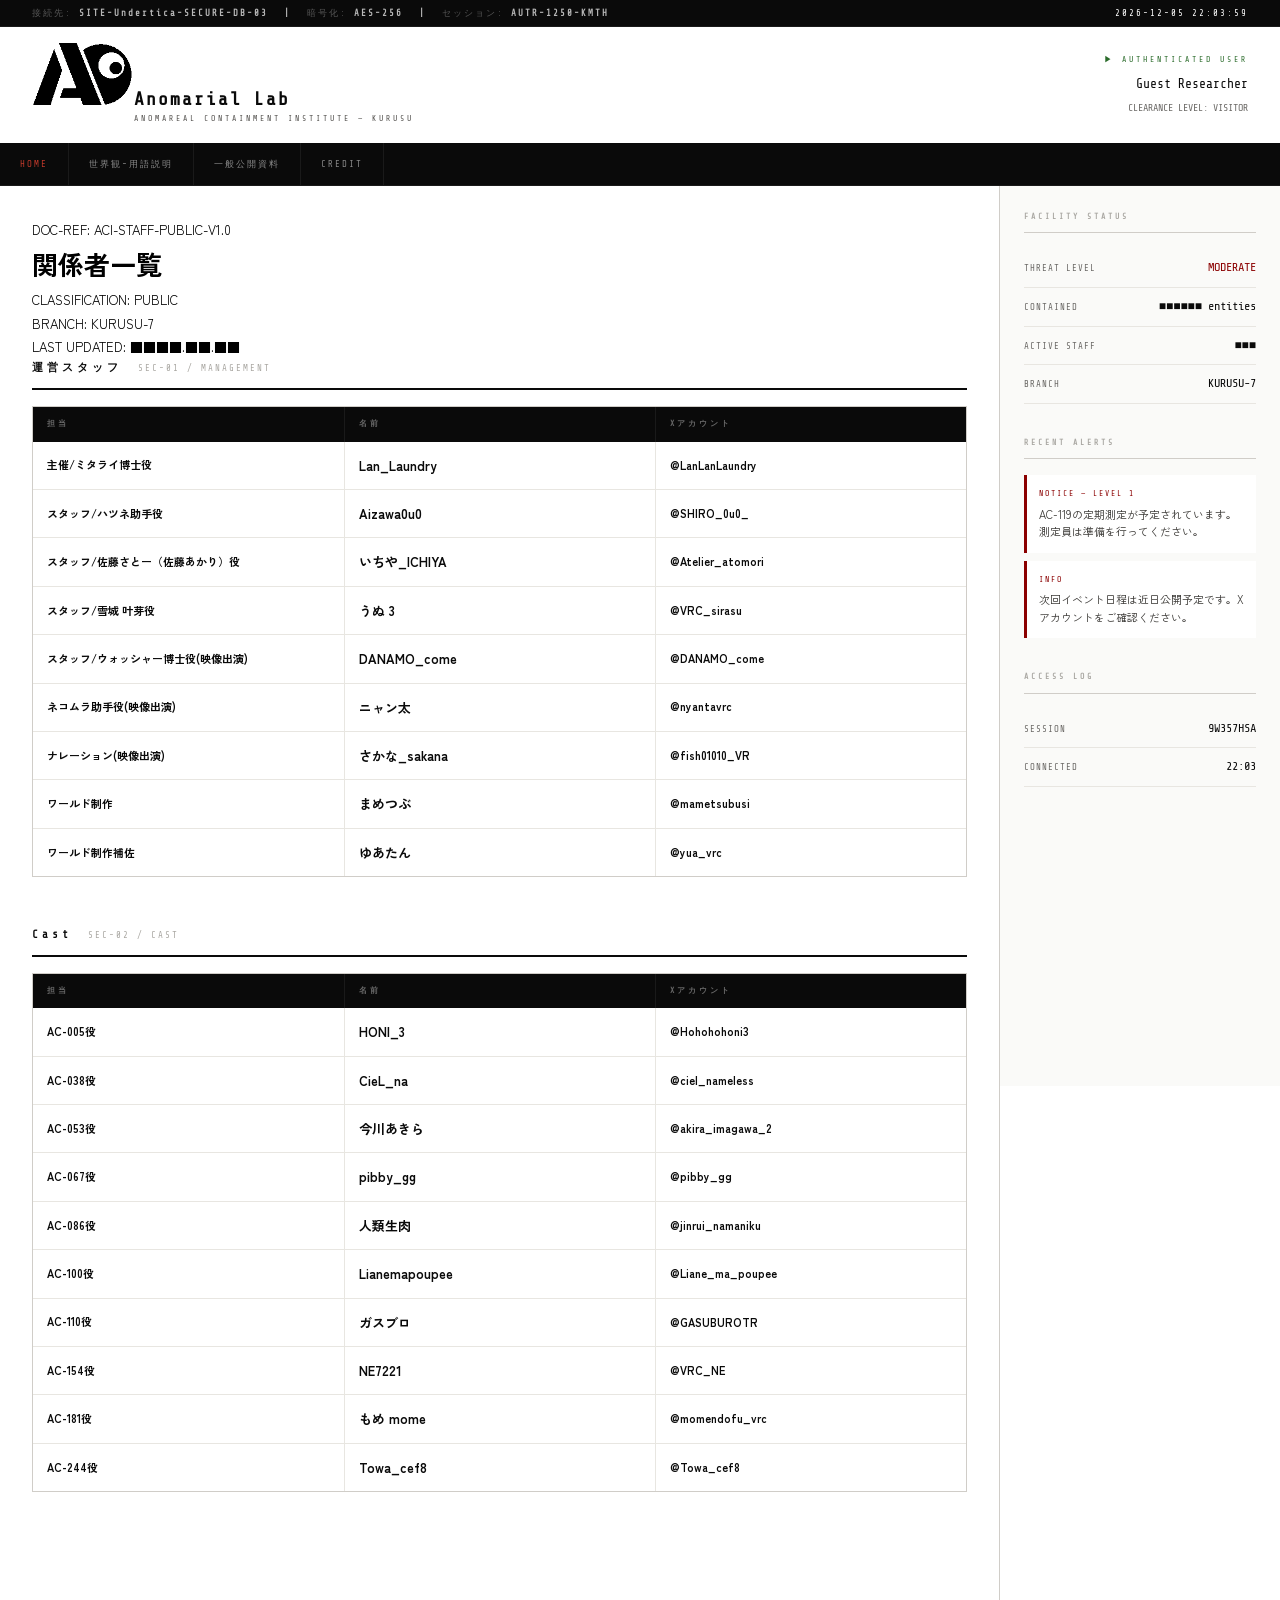
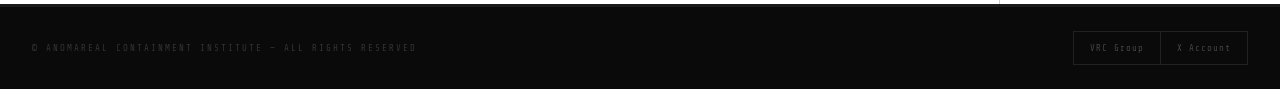
==== credit.html @ bd0bd7aa "更新" ====
<!DOCTYPE html>
<html lang="ja">
<head>
    <meta charset="UTF-8">
    <meta name="viewport" content="width=device-width, initial-scale=1.0">
    <title>Credit — 異現実収容研究所</title>
    <link rel="stylesheet" href="css/style.css">
    <link rel="preconnect" href="https://fonts.googleapis.com">
    <link rel="preconnect" href="https://fonts.gstatic.com" crossorigin>
    <link href="https://fonts.googleapis.com/css2?family=Share+Tech+Mono&family=Zen+Kaku+Gothic+New:wght@300;400;700&family=Courier+Prime:wght@400;700&display=swap" rel="stylesheet">
    <style>
        :root {
            --black: #0a0a0a; --white: #fff;
            --gray-100: #e8e6e1; --gray-200: #d0cdc8; --gray-300: #aaa8a3;
            --gray-500: #6b6966; --gray-700: #3a3835;
            --red: #8b0000; --red-light: #c0392b;
            --mono: 'Share Tech Mono', 'Courier Prime', monospace;
            --sans: 'Zen Kaku Gothic New', sans-serif;
        }

        /* SECTION HEADER */
        .section-header {
            display: flex; align-items: baseline; gap: 16px;
            margin-bottom: 16px; padding-bottom: 10px; border-bottom: 2px solid var(--black);
            flex-wrap: wrap;
        }
        .section-header h2 {
            font-family: var(--mono); font-size: 11px; letter-spacing: 4px; color: var(--black);
        }
        .section-header .section-id {
            font-family: var(--mono); font-size: 9px; color: var(--gray-300); letter-spacing: 2px;
        }
        .section-header .staff-count {
            margin-left: auto; font-family: var(--mono); font-size: 9px;
            letter-spacing: 2px; color: var(--gray-300);
        }

        /* STAFF SECTION */
        .staff-section { margin-bottom: 48px; }

        /* STAFF TABLE */
        .staff-table-wrap {
            width: 100%; overflow-x: auto; display: block;
            border: 1px solid var(--gray-200); -webkit-overflow-scrolling: touch;
        }
        .staff-table {
            width: 100%; min-width: 520px; border-collapse: collapse;
            font-size: 12px; background: #fff;
        }
        .staff-table thead tr { background: var(--black); }
        .staff-table th {
            font-family: var(--mono); font-size: 8px; letter-spacing: 3px;
            text-transform: uppercase; color: #666; text-align: left;
            padding: 10px 14px; white-space: nowrap; border-right: 1px solid #1a1a1a;
        }
        .staff-table th:last-child { border-right: none; }
        .staff-table tbody tr {
            border-bottom: 1px solid var(--gray-100); transition: background 0.1s;
        }
        .staff-table tbody tr:last-child { border-bottom: none; }
        .staff-table tbody tr:hover { background: var(--gray-100); }
        .staff-table td {
            font-weight: 700;
            padding: 12px 14px; vertical-align: middle;
            border-right: 1px solid var(--gray-100);
            width: 33.3%;
        }
        .staff-table td:last-child { border-right: none; }

        /* Cell types */
        .td-name {
            font-size: 13px; color: var(--black); white-space: nowrap;
        }
        .td-dept {
            font-size: 11px; color: var(--black);
        }
        .td-note {
            font-size: 11px; color: var(--black); line-height: 1.6;
        }
    </style>
</head>
<body>

<!-- TOP BAR -->
<div class="topbar">
    <span style="display: inline-block">接続先: <b>SITE-Undertica-SECURE-DB-03</b></span>
    <b>|</b>
    <span style="display: inline-block">暗号化: <b>AES-256</b></span>
    <b>|</b>
    <span style="display: inline-block">セッション: <b>AUTR-1250-KMTH</b></span>
    <span class="topbar-right" id="clock"></span>
</div>

<!-- HEADER -->
<header class="site-header">
    <a href="index.html" class="site-logo">
        <div class="logo-mark"><img src="img/logo.png" alt="Anomareal Lab"></div>
        <div class="logo-text">
            <span class="logo-main">Anomarial Lab</span>
            <span class="logo-sub">ANOMAREAL CONTAINMENT INSTITUTE — KURUSU</span>
        </div>
    </a>
    <div class="header-user">
        <span class="user-label">▶ AUTHENTICATED USER</span>
        <span class="user-name">Guest Researcher</span>
        <span class="user-level">CLEARANCE LEVEL: VISITOR</span>
    </div>
</header>

<!-- PC NAV -->
<nav class="headerNav pc">
    <ul class="site-nav">
        <li><a href="index.html" class="active">Home</a></li>
        <li><a href="glossary.html">世界観-用語説明</a></li>
        <li><a href="index.html#anomarealDB">一般公開資料</a></li>
        <li><a href="credit.html">Credit</a></li>
    </ul>
</nav>

<!-- SP NAV -->
<nav class="headerNav sp">
    <div class="sp-menu-overlay" id="spMenu">
        <ul class="site-nav">
            <li><a href="index.html">Home</a></li>
            <li><a href="glossary.html">世界観-用語説明</a></li>
            <li><a href="index.html#anomarealDB">一般公開資料</a></li>
            <li><a href="credit.html">Credit</a></li>
        </ul>
    </div>
</nav>
<button class="hamburger-btn" id="hamburger" aria-label="メニュー">
    <span class="bar"></span>
    <span class="bar"></span>
    <span class="bar"></span>
</button>

<div class="wrap">
    <main>

        <div class="page-title-block">
            <div class="left">
                <div class="doc-id">DOC-REF: ACI-STAFF-PUBLIC-V1.0</div>
                <h1>関係者一覧</h1>
            </div>
            <div class="right">
                CLASSIFICATION: PUBLIC<br>
                BRANCH: KURUSU-7<br>
                LAST UPDATED: ■■■■.■■.■■
            </div>
        </div>

        <!-- 運営スタッフ -->
        <section class="staff-section" id="sec-management">
            <div class="section-header">
                <h2>運営スタッフ</h2>
                <span class="section-id">SEC-01 / MANAGEMENT</span>
                <span class="staff-count" id="count-management"></span>
            </div>
            <div class="staff-table-wrap">
                <table class="staff-table" data-section="management">
                    <thead>
                        <tr>
                            <th>担当</th>
                            <th>名前</th>
                            <th>Xアカウント</th>
                        </tr>
                    </thead>
                    <tbody>
                        <tr>
                            <td class="td-dept">主催/ミタライ博士役</td>
                            <td class="td-name">Lan_Laundry</td>
                            <td class="td-note"><a href="https://x.com/LanLanLaundry" target="_blank" rel="noopener">@LanLanLaundry</a></td>
                        </tr>
                        <tr>
                            <td class="td-dept">スタッフ/ハツネ助手役</td>
                            <td class="td-name">Aizawa0u0</td>
                            <td class="td-note"><a href="https://x.com/SHIRO_0u0_" target="_blank" rel="noopener">@SHIRO_0u0_</a></td>
                        </tr>
                        <tr>
                            <td class="td-dept">スタッフ/佐藤さとー（佐藤あかり）役</td>
                            <td class="td-name">いちや_ICHIYA</td>
                            <td class="td-note"><a href="https://x.com/Atelier_atomori" target="_blank" rel="noopener">@Atelier_atomori</a></td>
                        </tr>
                        <tr>
                            <td class="td-dept">スタッフ/雪城 叶芽役</td>
                            <td class="td-name">うぬ 3</td>
                            <td class="td-note"><a href="https://x.com/VRC_sirasu" target="_blank" rel="noopener">@VRC_sirasu</a></td>
                        </tr>
                        <tr>
                            <td class="td-dept">スタッフ/ウォッシャー博士役(映像出演)</td>
                            <td class="td-name">DANAMO_come</td>
                            <td class="td-note"><a href="https://x.com/DANAMO_come" target="_blank" rel="noopener">@DANAMO_come</a></td>
                        </tr>
                        
                        <tr>
                            <td class="td-dept">ネコムラ助手役(映像出演)</td>
                            <td class="td-name">ニャン太</td>
                            <td class="td-note"><a href="https://x.com/nyantavrc" target="_blank" rel="noopener">@nyantavrc</a></td>
                        </tr>
                        <tr>
                            <td class="td-dept">ナレーション(映像出演)</td>
                            <td class="td-name">さかな_sakana</td>
                            <td class="td-note"><a href="https://x.com/fish01010_VR" target="_blank" rel="noopener">@fish01010_VR</a></td>
                        </tr>
                        <tr>
                            <td class="td-dept">ワールド制作</td>
                            <td class="td-name">まめつぶ</td>
                            <td class="td-note"><a href="https://x.com/mametsubusi" target="_blank" rel="noopener">@mametsubusi</a></td>
                        </tr>
                        <tr>
                            <td class="td-dept">ワールド制作補佐</td>
                            <td class="td-name">ゆあたん</td>
                            <td class="td-note"><a href="https://x.com/yua_vrc" target="_blank" rel="noopener">@yua_vrc</a></td>
                        </tr>
                    </tbody>
                </table>
            </div>
        </section>

        <!-- サポート -->
        <section class="staff-section" id="sec-cast">
            <div class="section-header">
                <h2>Cast</h2>
                <span class="section-id">SEC-02 / CAST</span>
                <span class="staff-count" id="count-cast"></span>
            </div>
            <div class="staff-table-wrap">
                <table class="staff-table" data-section="cast">
                    <thead>
                        <tr>
                            <th>担当</th>
                            <th>名前</th>
                            <th>Xアカウント</th>
                        </tr>
                    </thead>
                    <tbody>
                        <tr>
                            <td class="td-dept">AC-005役</td>
                            <td class="td-name">HONI_3</td>
                            <td class="td-note"><a href="https://x.com/Hohohohoni3" target="_blank" rel="noopener">@Hohohohoni3</a></td>
                        </tr>
                        <tr>
                            <td class="td-dept">AC-038役</td>
                            <td class="td-name">CieL_na</td>
                            <td class="td-note"><a href="https://x.com/ciel_nameless" target="_blank" rel="noopener">@ciel_nameless</a></td>
                        </tr>
                        <tr>
                            <td class="td-dept">AC-053役</td>
                            <td class="td-name">今川あきら</td>
                            <td class="td-note"><a href="https://x.com/akira_imagawa_2" target="_blank" rel="noopener">@akira_imagawa_2</a></td>
                        </tr>
                        <tr>
                            <td class="td-dept">AC-067役</td>
                            <td class="td-name">pibby_gg</td>
                            <td class="td-note"><a href="https://x.com/pibby_gg" target="_blank" rel="noopener">@pibby_gg</a></td>
                        </tr>
                        <tr>
                            <td class="td-dept">AC-086役</td>
                            <td class="td-name">人類生肉</td>
                            <td class="td-note"><a href="https://x.com/jinrui_namaniku" target="_blank" rel="noopener">@jinrui_namaniku</a></td>
                        </tr>
                        <tr>
                            <td class="td-dept">AC-100役</td>
                            <td class="td-name">Lianemapoupee</td>
                            <td class="td-note"><a href="https://x.com/Liane_ma_poupee" target="_blank" rel="noopener">@Liane_ma_poupee</a></td>
                        </tr>
                        <tr>
                            <td class="td-dept">AC-110役</td>
                            <td class="td-name">ガスブロ</td>
                            <td class="td-note"><a href="https://x.com/gasuburotr" target="_blank" rel="noopener">@GASUBUROTR</a></td>
                        </tr>
                        <tr>
                            <td class="td-dept">AC-154役</td>
                            <td class="td-name">NE7221</td>
                            <td class="td-note"><a href="https://x.com/VRC_NE" target="_blank" rel="noopener">@VRC_NE</a></td>
                        </tr>
                        <tr>
                            <td class="td-dept">AC-181役</td>
                            <td class="td-name">もめ mome</td>
                            <td class="td-note"><a href="https://x.com/momendofu_vrc" target="_blank" rel="noopener">@momendofu_vrc</a></td>
                        </tr>
                        <tr>
                            <td class="td-dept">AC-244役</td>
                            <td class="td-name">Towa_cef8</td>
                            <td class="td-note"><a href="https://x.com/Towa_cef8" target="_blank" rel="noopener">@Towa_cef8</a></td>
                        </tr>
                    </tbody>
                </table>
            </div>
        </section>

    </main>

    <!-- ASIDE -->
    <aside>
        <div class="aside-block">
            <h3>Facility Status</h3>
            <div class="aside-stat">
                <span class="label">THREAT LEVEL</span>
                <span class="value red">MODERATE</span>
            </div>
            <div class="aside-stat">
                <span class="label">CONTAINED</span>
                <span class="value">■■■■■■ entities</span>
            </div>
            <div class="aside-stat">
                <span class="label">ACTIVE STAFF</span>
                <span class="value">■■■</span>
            </div>
            <div class="aside-stat">
                <span class="label">BRANCH</span>
                <span class="value">KURUSU-7</span>
            </div>
        </div>
        <div class="aside-block">
            <h3>Recent Alerts</h3>
            <div class="aside-alert">
                <div class="alert-level">NOTICE — LEVEL 1</div>
                <p>AC-119の定期測定が予定されています。測定員は準備を行ってください。</p>
            </div>
            <div class="aside-alert">
                <div class="alert-level">INFO</div>
                <p>次回イベント日程は近日公開予定です。Xアカウントをご確認ください。</p>
            </div>
        </div>
        <div class="aside-block">
            <h3>Access Log</h3>
            <div class="aside-stat">
                <span class="label">SESSION</span>
                <span class="value" id="sessionId">—</span>
            </div>
            <div class="aside-stat">
                <span class="label">CONNECTED</span>
                <span class="value" id="connTime">—</span>
            </div>
        </div>
    </aside>
</div>

<!-- FOOTER -->
<footer class="site-footer">
    <span class="footer-copy">© ANOMAREAL CONTAINMENT INSTITUTE — ALL RIGHTS RESERVED</span>
    <ul>
        <li><a href="https://vrchat.com/home/group/grp_bea6d950-9024-4336-a939-9d74d0cdbd9a" target="_blank" rel="noopener">VRC Group</a></li>
        <li><a href="https://x.com/anomareal_lab" target="_blank" rel="noopener">X Account</a></li>
    </ul>
</footer>

<script>
    // Clock
    function updateClock() {
        const now = new Date();
        const p = n => String(n).padStart(2,'0');
        document.getElementById('clock').textContent =
            `${now.getFullYear()}-${p(now.getMonth()+1)}-${p(now.getDate())} ${p(now.getHours())}:${p(now.getMinutes())}:${p(now.getSeconds())}`;
    }
    setInterval(updateClock, 1000); updateClock();

    // Hamburger
    const btn = document.getElementById('hamburger');
    const menu = document.getElementById('spMenu');
    btn.addEventListener('click', () => {
        const open = btn.classList.toggle('is-open');
        menu.classList.toggle('is-open', open);
        document.body.classList.toggle('nav-open', open);
    });

    // Session info
    const sid = Math.random().toString(36).slice(2, 10).toUpperCase();
    document.getElementById('sessionId').textContent = sid;
    const now = new Date();
    document.getElementById('connTime').textContent =
        `${String(now.getHours()).padStart(2,'0')}:${String(now.getMinutes()).padStart(2,'0')}`;
 

    // Aside scroll highlight
    const sections = document.querySelectorAll('.glossary-section');
    const navLinks = document.querySelectorAll('.aside-index a');
    const observer = new IntersectionObserver(entries => {
        entries.forEach(entry => {
            if (entry.isIntersecting) {
                navLinks.forEach(link => {
                    link.classList.toggle('active-section', link.getAttribute('href') === '#' + entry.target.id);
                });
            }
        });
    }, { threshold: 0.3 });
    sections.forEach(s => observer.observe(s));
</script>
</body>
</html>
---- css/style.css ----
*, *::before, *::after { 
    box-sizing: border-box; margin: 0; padding: 0; 
}

html {
    background: #0a0a0a;
    scroll-behavior: smooth;
}

body {
    background: #fff;
    font-family: 'Zen Kaku Gothic New', sans-serif;
    font-size: 13px;
    line-height: 1.8;
    color: #000;
    min-height: 100vh;
    max-width: 1920px;
    margin: 0 auto;
    position: relative;
}

a { 
    text-decoration: none; color: inherit;
}

/* ===== TOP BAR ===== */
.topbar {
    background: #0a0a0a;
    color: #555;
    font-family: 'Share Tech Mono', 'Courier Prime', monospace;
    font-size: 9px;
    padding: 5px 32px;
    display: flex;
    align-items: center;
    gap: 16px;
    letter-spacing: 2px;
    border-bottom: 1px solid #1a1a1a;
}
.topbar b { 
    color: #b7b7b7;
 }
.topbar .topbar-right {
    margin-left: auto;
    color: #fff;
}

/* ===== HEADER ===== */
.site-header {
    background: #fff;
    padding: 16px 32px;
    display: flex;
    align-items: center;
    justify-content: space-between;
    gap: 20px;
}
.site-logo {
    display: flex;
    align-items: baseline;
    gap: 12px;
    text-decoration: none;
}
.site-logo .logo-mark {
    width: 90px;
    height: 60px;
}
.site-logo .logo-mark img {
    width: 100px;
    height: fit-content;
}
.site-logo .logo-text {
    display: flex;
    flex-direction: column;
}
.site-logo .logo-text .logo-main {
    font-family: 'Share Tech Mono', 'Courier Prime', monospace;
    font-size: 18px;
    font-weight: bold;
    color: #0a0a0a;
    letter-spacing: 2px;
    line-height: 1;
}
.site-logo .logo-text .logo-sub {
    font-family: 'Share Tech Mono', 'Courier Prime', monospace;
    font-size: 8px;
    color: #53514e;
    letter-spacing: 3px;
    margin-top: 4px;
}

.header-user {
    display: flex;
    flex-direction: column;
    align-items: flex-end;
    gap: 4px;
}
.user-label {
    font-family: 'Share Tech Mono', 'Courier Prime', monospace;
    font-size: 8px;
    letter-spacing: 3px;
    color: #2a6b2a;
    text-transform: uppercase;
}
.user-name {
    font-family: 'Share Tech Mono', 'Courier Prime', monospace;
    font-size: 13px;
    color: #0a0a0a;
}
.user-level {
    font-family: 'Share Tech Mono', 'Courier Prime', monospace;
    font-size: 10px;
    color: #6b6966;
}

/* ===== NAV ===== */
.headerNav.pc {
    background: #0a0a0a;
    border-bottom: 1px solid #1a1a1a;
    position: sticky;
    top: 0;
    z-index: 100;
}
.headerNav.pc .site-nav {
    display: flex;
    list-style: none;
}
.headerNav.pc .site-nav a {
    display: block;
    padding: 13px 20px;
    font-family: 'Share Tech Mono', 'Courier Prime', monospace;
    font-size: 9px;
    letter-spacing: 2px;
    text-transform: uppercase;
    color: #888;
    text-decoration: none;
    transition: color 0.2s, background 0.2s;
    white-space: nowrap;
    border-right: 1px solid #1a1a1a;
}
.headerNav.pc .site-nav a:hover {
    color: #fff;
    background: #1a1a1a;
}
.headerNav.pc .site-nav a.active { 
    color: #c0392b;
}

/* ===== LAYOUT ===== */
.wrap {
    display: flex;
    gap: 0;
    align-items: flex-start;
}
main {
    flex: 1;
    min-width: 0;
    padding: 32px 32px 64px;
    border-right: 1px solid #d0cdc8;
}

/* ===== ASIDE ===== */
aside {
    width: 280px;
    flex-shrink: 0;
    padding: 24px;
    background: #fafaf8;
    min-height: 100vh;
}
.aside-block {
    margin-bottom: 32px;
}
.aside-block h3 {
    font-family: 'Share Tech Mono', 'Courier Prime', monospace;
    font-size: 8px;
    letter-spacing: 3px;
    text-transform: uppercase;
    color: var(--gray-300);
    padding-bottom: 8px;
    border-bottom: 1px solid #d0cdc8;
    margin-bottom: 16px;
}
.aside-stat {
    display: flex;
    justify-content: space-between;
    align-items: baseline;
    padding: 8px 0;
    border-bottom: 1px solid #e8e6e1;
}
.aside-stat .label {
    font-family: 'Share Tech Mono', 'Courier Prime', monospace;
    font-size: 9px;
    letter-spacing: 1px;
    color: #6b6966;
}
.aside-stat .value {
    font-family: 'Share Tech Mono', 'Courier Prime', monospace;
    font-size: 12px;
    color: #0a0a0a;
}
.aside-stat .value.red { 
    color: #8b0000;
}
.aside-alert {
    background: #fff;
    border-left: 3px solid #8b0000;
    padding: 12px;
    margin-bottom: 8px;
}
.aside-alert .alert-level {
    font-family: 'Share Tech Mono', 'Courier Prime', monospace;
    font-size: 8px;
    letter-spacing: 2px;
    color: #8b0000;
    margin-bottom: 4px;
}
.aside-alert p {
    font-size: 11px;
    color: #3a3835;
    line-height: 1.6;
}

/* ===== FOOTER ===== */
.site-footer {
    background: #0a0a0a;
    color: #444;
    padding: 24px 32px;
    display: flex;
    align-items: center;
    justify-content: space-between;
    flex-wrap: wrap;
    gap: 16px;
    border-top: 3px solid #1a1a1a;
}
.site-footer .footer-copy {
    font-family: 'Share Tech Mono', 'Courier Prime', monospace;
    font-size: 9px;
    letter-spacing: 2px;
    color: #333;
}
.site-footer ul {
    display: flex;
    list-style: none;
    gap: 0;
}
.site-footer ul li a {
    font-family: 'Share Tech Mono', 'Courier Prime', monospace;
    font-size: 9px;
    letter-spacing: 1px;
    color: #444;
    padding: 8px 16px;
    border: 1px solid #222;
    margin-left: -1px;
    display: block;
    transition: all 0.15s;
}
.site-footer ul li a:hover {
    background: #1a1a1a;
    color: #888;
}

/* ===== MOBILE NAV ===== */
.headerNav.sp { 
    display: none; 
}
.hamburger-btn {
    position: fixed;
    top: 14px; right: 16px;
    z-index: 1000;
    display: none;
    flex-direction: column;
    justify-content: center;
    align-items: center;
    gap: 5px;
    width: 44px; height: 44px;
    background: #0a0a0a;
    border: 1px solid #333;
    cursor: pointer;
    padding: 0;
}
.hamburger-btn .bar {
    display: block;
    width: 22px; height: 1.5px;
    background: #fff;
    transition: transform 0.3s, opacity 0.3s;
    transform-origin: center;
}
.hamburger-btn.is-open .bar:nth-child(1) { 
    transform: translateY(6.5px) rotate(45deg);
}
.hamburger-btn.is-open .bar:nth-child(2) { 
    opacity: 0; transform: scaleX(0); 
}
.hamburger-btn.is-open .bar:nth-child(3) {
     transform: translateY(-6.5px) rotate(-45deg); 
}

.sp-menu-overlay {
    position: fixed;
    inset: 0;
    z-index: 999;
    background: #0a0a0a;
    display: flex;
    flex-direction: column;
    justify-content: center;
    align-items: center;
    opacity: 0;
    pointer-events: none;
    transition: opacity 0.3s;
}
.sp-menu-overlay.is-open { 
    opacity: 1; pointer-events: auto; 
}
.headerNav.sp .site-nav { 
    list-style: none; text-align: center; width: 100%; 
}
.headerNav.sp .site-nav a {
    display: block;
    padding: 18px 32px;
    font-family: 'Share Tech Mono', 'Courier Prime', monospace;
    font-size: 11px;
    letter-spacing: 3px;
    text-transform: uppercase;
    color: #666;
    border-bottom: 1px solid #1a1a1a;
    transition: color 0.2s;
}
.headerNav.sp .site-nav li:first-child a { 
    border-top: 1px solid #1a1a1a; 
}
.headerNav.sp .site-nav a:hover { 
    color: #fff; 
}
.sp-menu-overlay .site-nav li {
    transform: translateY(12px);
    opacity: 0;
    transition: transform 0.4s, opacity 0.4s;
}
.sp-menu-overlay.is-open .site-nav li { transform: translateY(0); opacity: 1; }
.sp-menu-overlay.is-open .site-nav li:nth-child(1) { transition-delay: 0.05s; }
.sp-menu-overlay.is-open .site-nav li:nth-child(2) { transition-delay: 0.10s; }
.sp-menu-overlay.is-open .site-nav li:nth-child(3) { transition-delay: 0.15s; }
.sp-menu-overlay.is-open .site-nav li:nth-child(4) { transition-delay: 0.20s; }
.sp-menu-overlay.is-open .site-nav li:nth-child(5) { transition-delay: 0.25s; }

body.nav-open { 
    overflow: hidden; 
}

/* ===== RESPONSIVE ===== */
@media (max-width: 1200px) {
    aside { 
        width: 240px; 
    }
}
@media (max-width: 1024px) {
    aside { 
        display: none; 
    }
    main { 
        border-right: none; 
    }
}
@media (max-width: 768px) {
    .topbar {
         padding: 5px 16px; 
        }
    .site-header { 
        padding: 12px 16px; 
    }
    .site-logo .logo-text .logo-main { 
        font-size: 14px; 
    }
    .site-logo .logo-text .logo-sub {
         display: none; 
        }
    .header-user { 
        display: none; 
    }
    .topbar .topbar-right {
        display: none;
    }
    .headerNav.pc { 
        display: none; 
    }
    .headerNav.sp { 
        display: block; 
    }
    .hamburger-btn { 
        display: flex;
     }
    main { 
        padding: 20px 16px 48px; 
    }
    .site-footer {
        flex-direction: column;
        align-items: flex-start;
        padding: 20px 16px;
    }
}
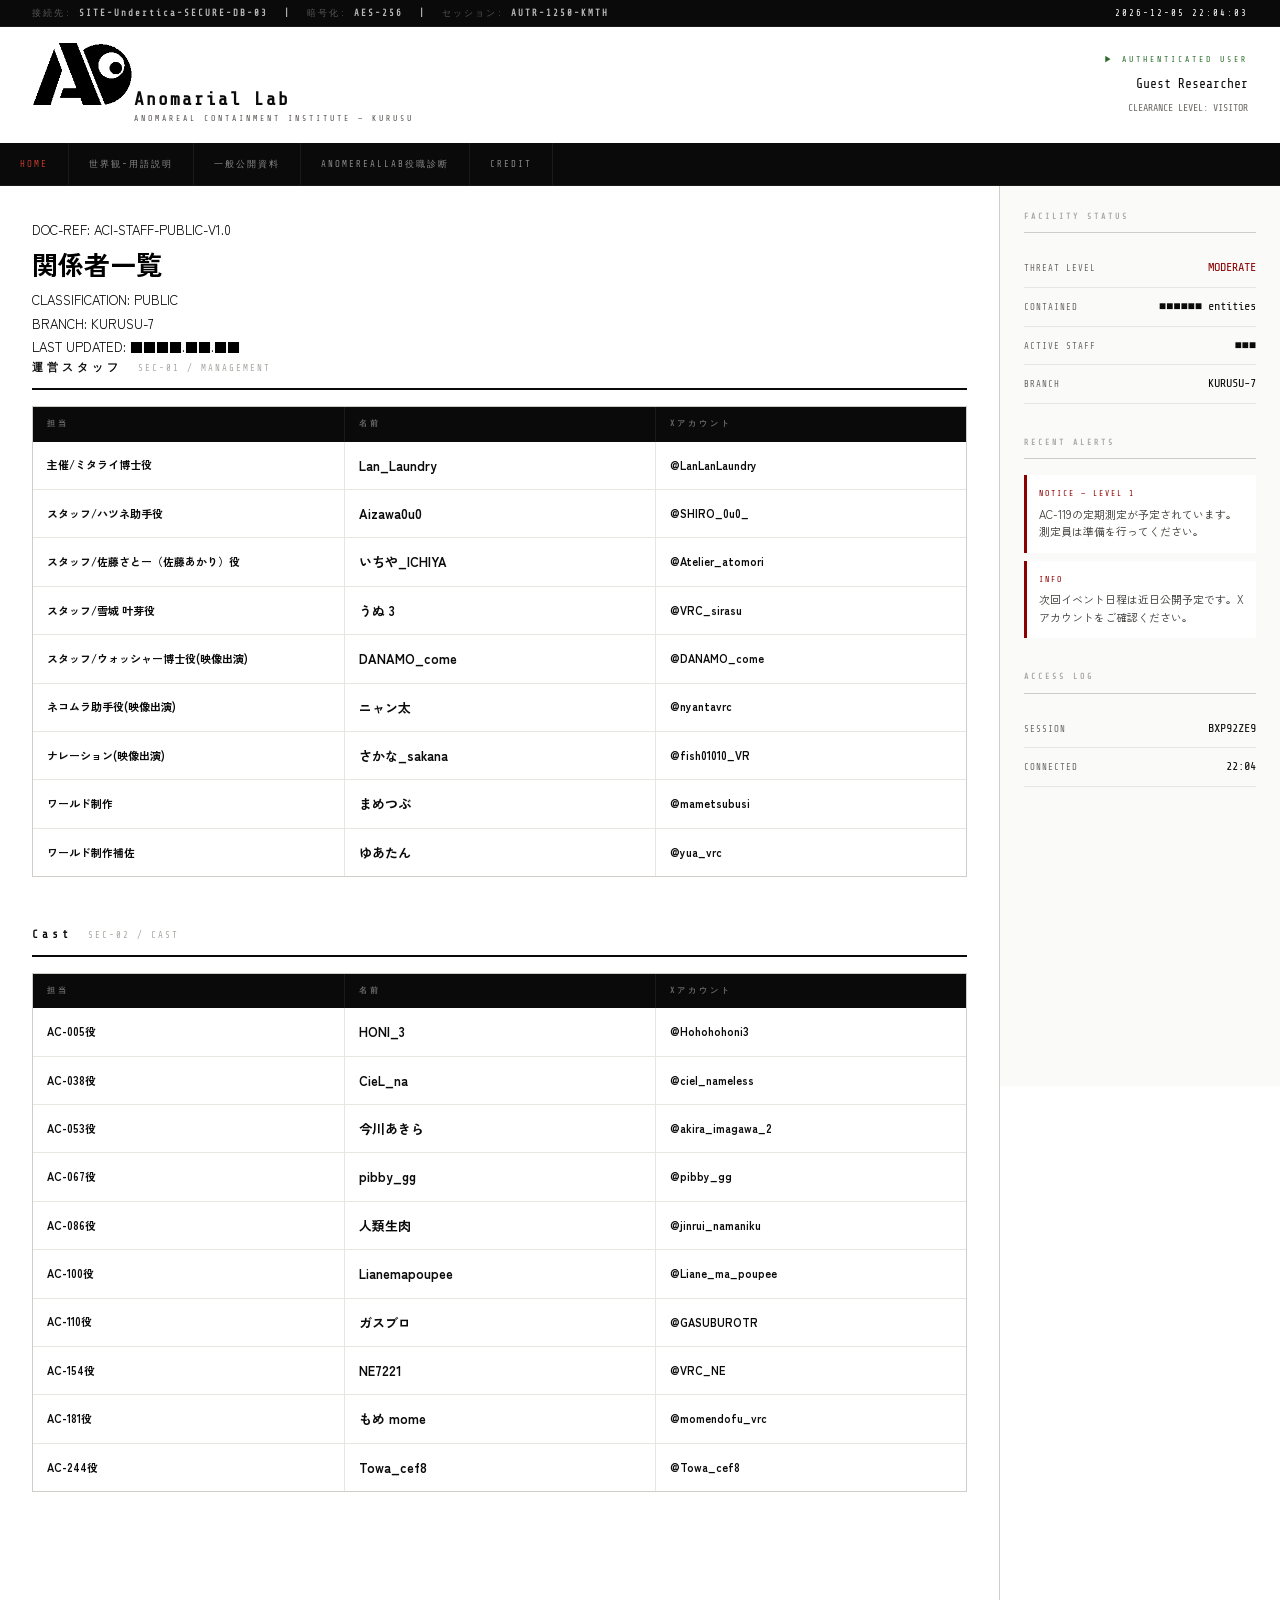
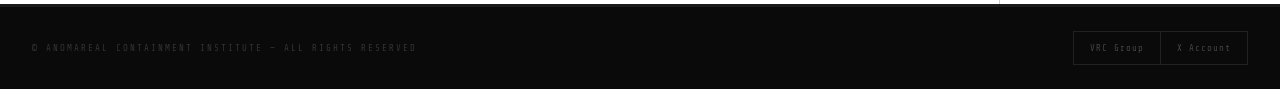
==== commit e7f437f9: "Add files via upload" ====
--- a/credit.html
+++ b/credit.html
@@ -113,6 +113,7 @@
         <li><a href="index.html" class="active">Home</a></li>
         <li><a href="glossary.html">世界観-用語説明</a></li>
         <li><a href="index.html#anomarealDB">一般公開資料</a></li>
+        <li><a href="rolefit.html">AnomerealLab役職診断</a></li>
         <li><a href="credit.html">Credit</a></li>
     </ul>
 </nav>
@@ -124,6 +125,7 @@
             <li><a href="index.html">Home</a></li>
             <li><a href="glossary.html">世界観-用語説明</a></li>
             <li><a href="index.html#anomarealDB">一般公開資料</a></li>
+            <li><a href="rolefit.html">AnomerealLab役職診断</a></li>
             <li><a href="credit.html">Credit</a></li>
         </ul>
     </div>
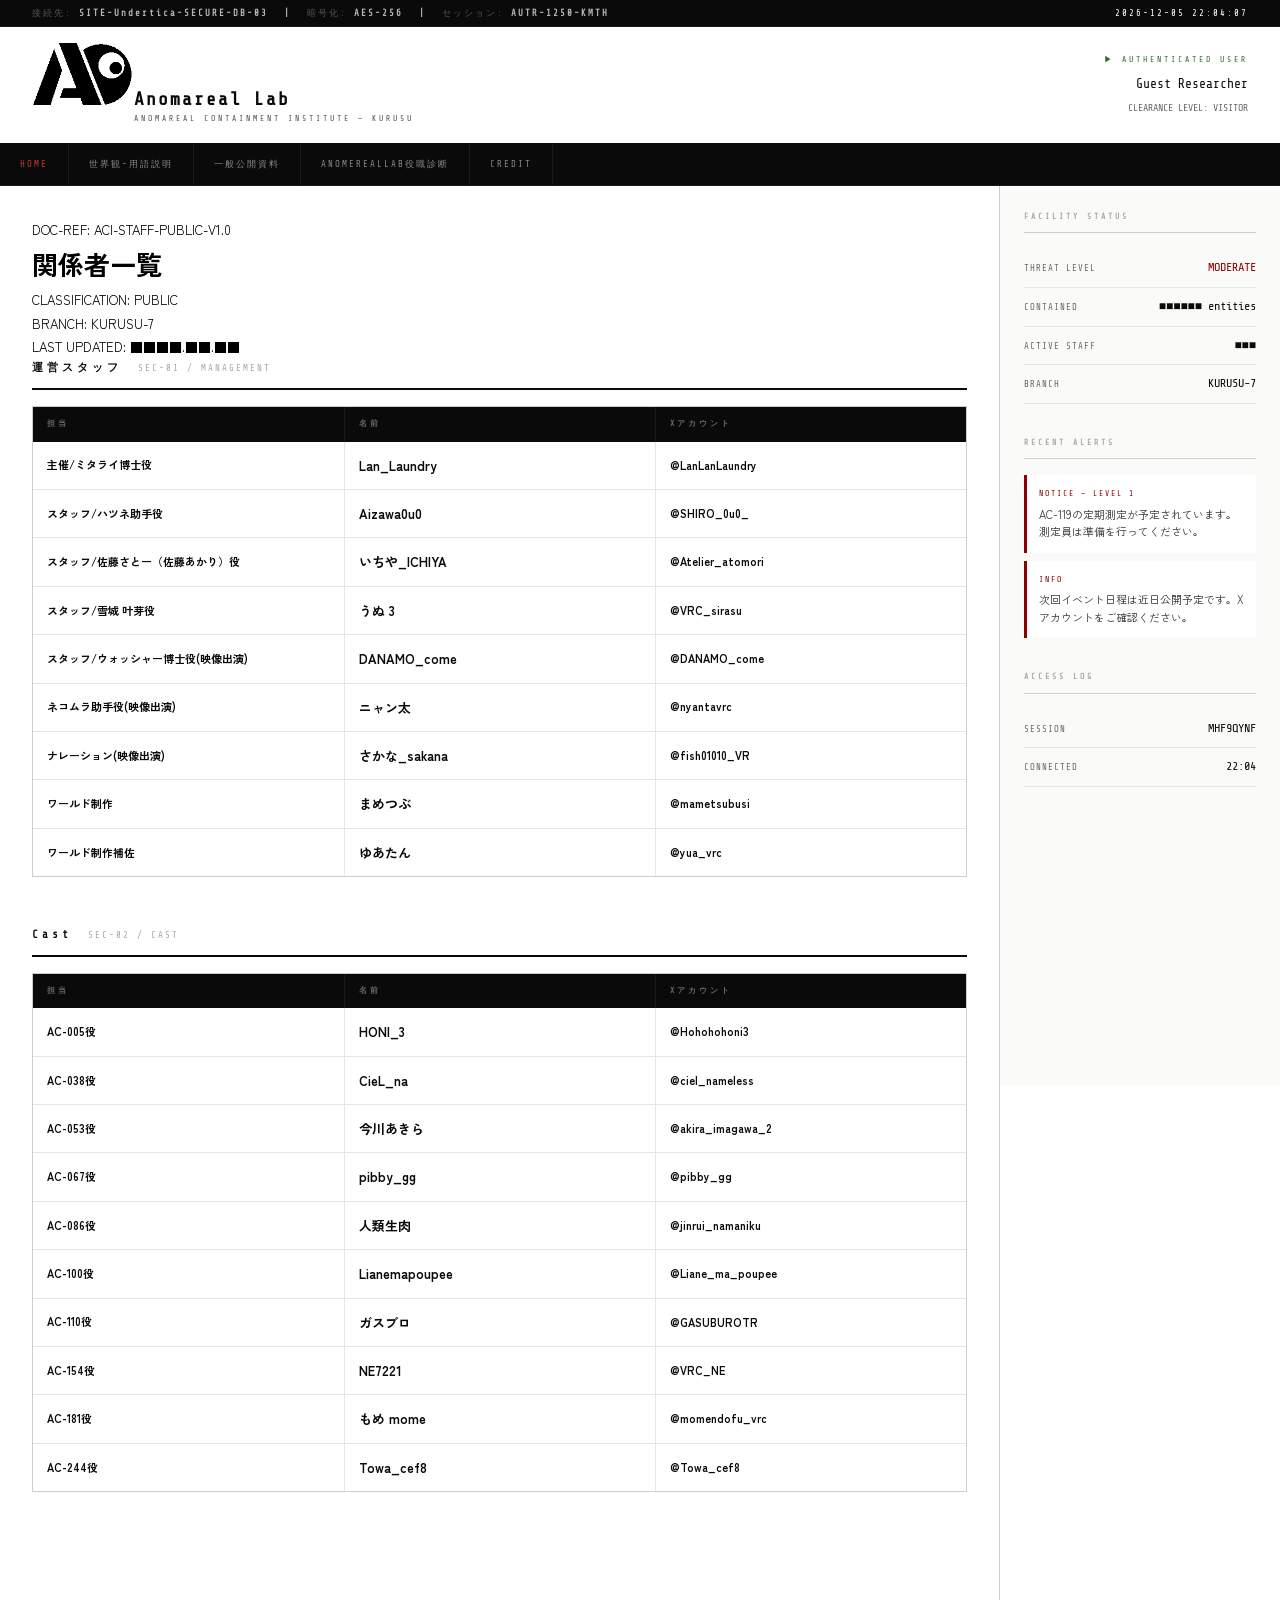
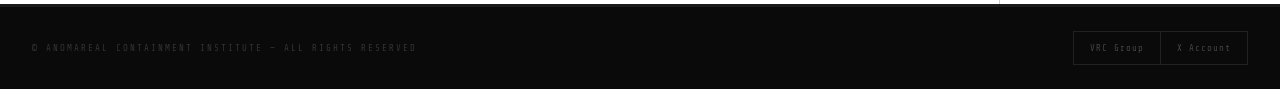
==== commit ede53344: "Add files via upload" ====
--- a/credit.html
+++ b/credit.html
@@ -8,6 +8,8 @@
     <link rel="preconnect" href="https://fonts.googleapis.com">
     <link rel="preconnect" href="https://fonts.gstatic.com" crossorigin>
     <link href="https://fonts.googleapis.com/css2?family=Share+Tech+Mono&family=Zen+Kaku+Gothic+New:wght@300;400;700&family=Courier+Prime:wght@400;700&display=swap" rel="stylesheet">
+    <link rel="icon" type="image/x-icon" href="img/icon.png" />
+    <link rel="apple-touch-icon" type="image/png" href="img/icon.png" />
     <style>
         :root {
             --black: #0a0a0a; --white: #fff;
@@ -96,7 +98,7 @@
     <a href="index.html" class="site-logo">
         <div class="logo-mark"><img src="img/logo.png" alt="Anomareal Lab"></div>
         <div class="logo-text">
-            <span class="logo-main">Anomarial Lab</span>
+            <span class="logo-main">Anomareal Lab</span>
             <span class="logo-sub">ANOMAREAL CONTAINMENT INSTITUTE — KURUSU</span>
         </div>
     </a>
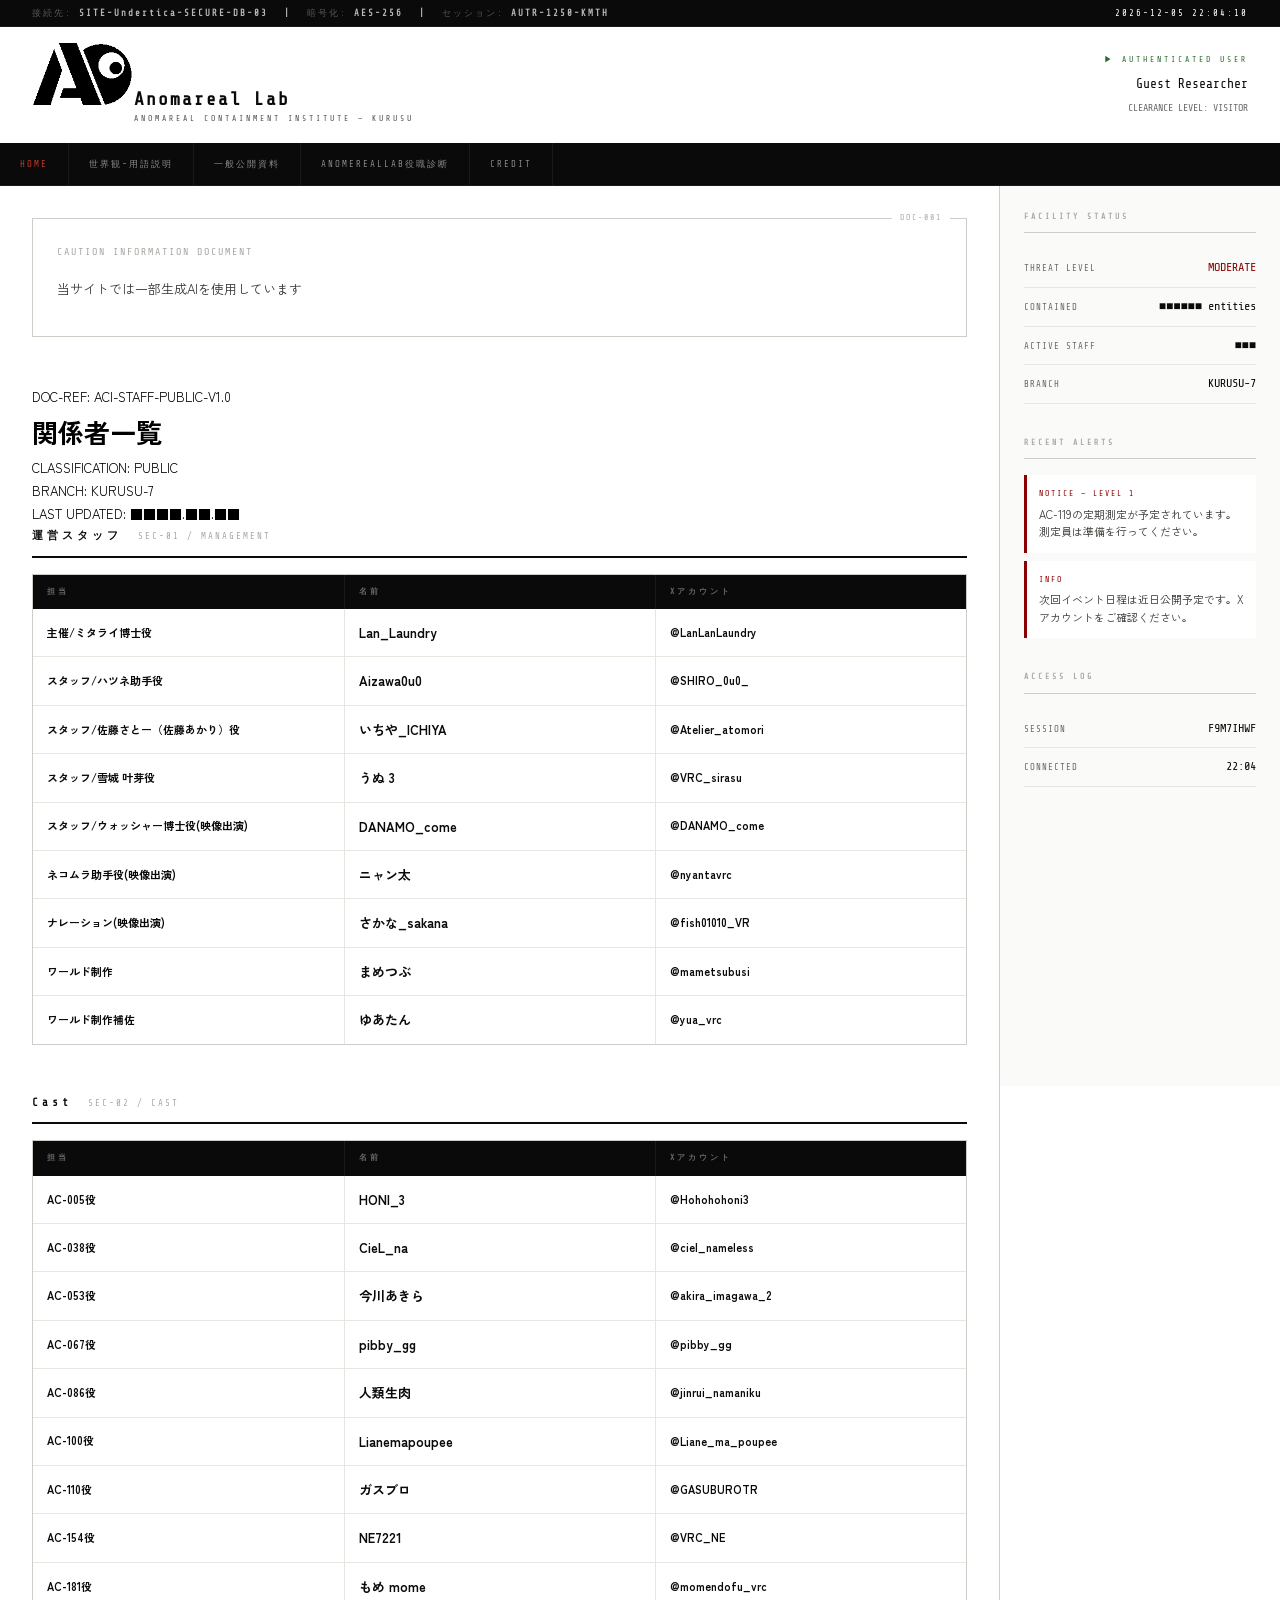
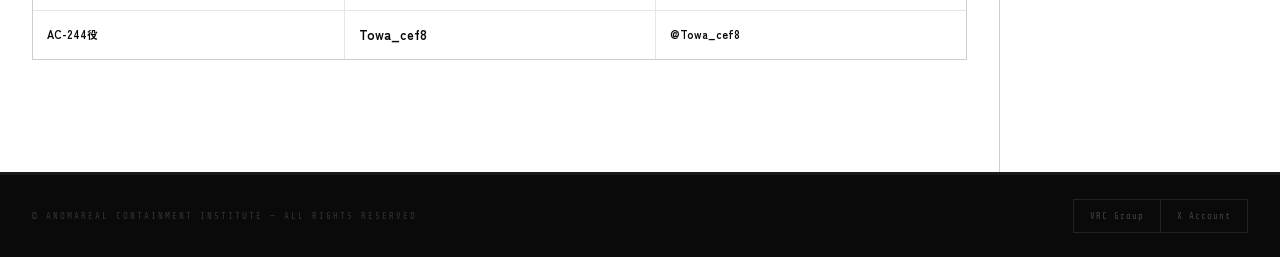
==== commit 946cb35f: "Add files via upload" ====
--- a/credit.html
+++ b/credit.html
@@ -37,6 +37,45 @@
             letter-spacing: 2px; color: var(--gray-300);
         }
 
+        /* ===== EXPLANATION ===== */
+        .explanationWrap {
+            display: flex;
+            gap: 48px;
+            align-items: flex-start;
+            margin-bottom: 48px;
+            padding: 24px;
+            background: #fff;
+            border: 1px solid #d0cdc8;
+            position: relative;
+        }
+        .explanationWrap::before {
+            content: 'DOC-001';
+            position: absolute;
+            top: -1px; right: 16px;
+            font-family: 'Share Tech Mono', 'Courier Prime', monospace;
+            font-size: 8px;
+            letter-spacing: 2px;
+            color: #aaa8a3;
+            background: #fff;
+            padding: 0 8px;
+            transform: translateY(-50%);
+        }
+        .explanationWrap .text-col { 
+            flex: 1; min-width: 0; 
+        }
+        .explanationWrap p {
+            color: #3a3835;
+            margin-bottom: 12px;
+            font-size: 13px;
+        }
+        .explanationWrap p:first-child {
+            font-family: 'Share Tech Mono', 'Courier Prime', monospace;
+            font-size: 10px;
+            letter-spacing: 2px;
+            color: #aaa8a3;
+            margin-bottom: 16px;
+        }
+
         /* STAFF SECTION */
         .staff-section { margin-bottom: 48px; }
 
@@ -78,6 +117,13 @@
         }
         .td-note {
             font-size: 11px; color: var(--black); line-height: 1.6;
+        }
+        @media (max-width: 768px) {
+            .explanationWrap {
+                flex-direction: column;
+                gap: 24px;
+                padding: 20px 16px;
+            }
         }
     </style>
 </head>
@@ -140,6 +186,14 @@
 
 <div class="wrap">
     <main>
+        <section style="margin-bottom: 48px;">
+            <div class="explanationWrap">
+                <div class="text-col">
+                    <p>CAUTION INFORMATION DOCUMENT</p>
+                    <p>当サイトでは一部生成AIを使用しています</p>
+                </div>
+            </div>
+        </section>
 
         <div class="page-title-block">
             <div class="left">
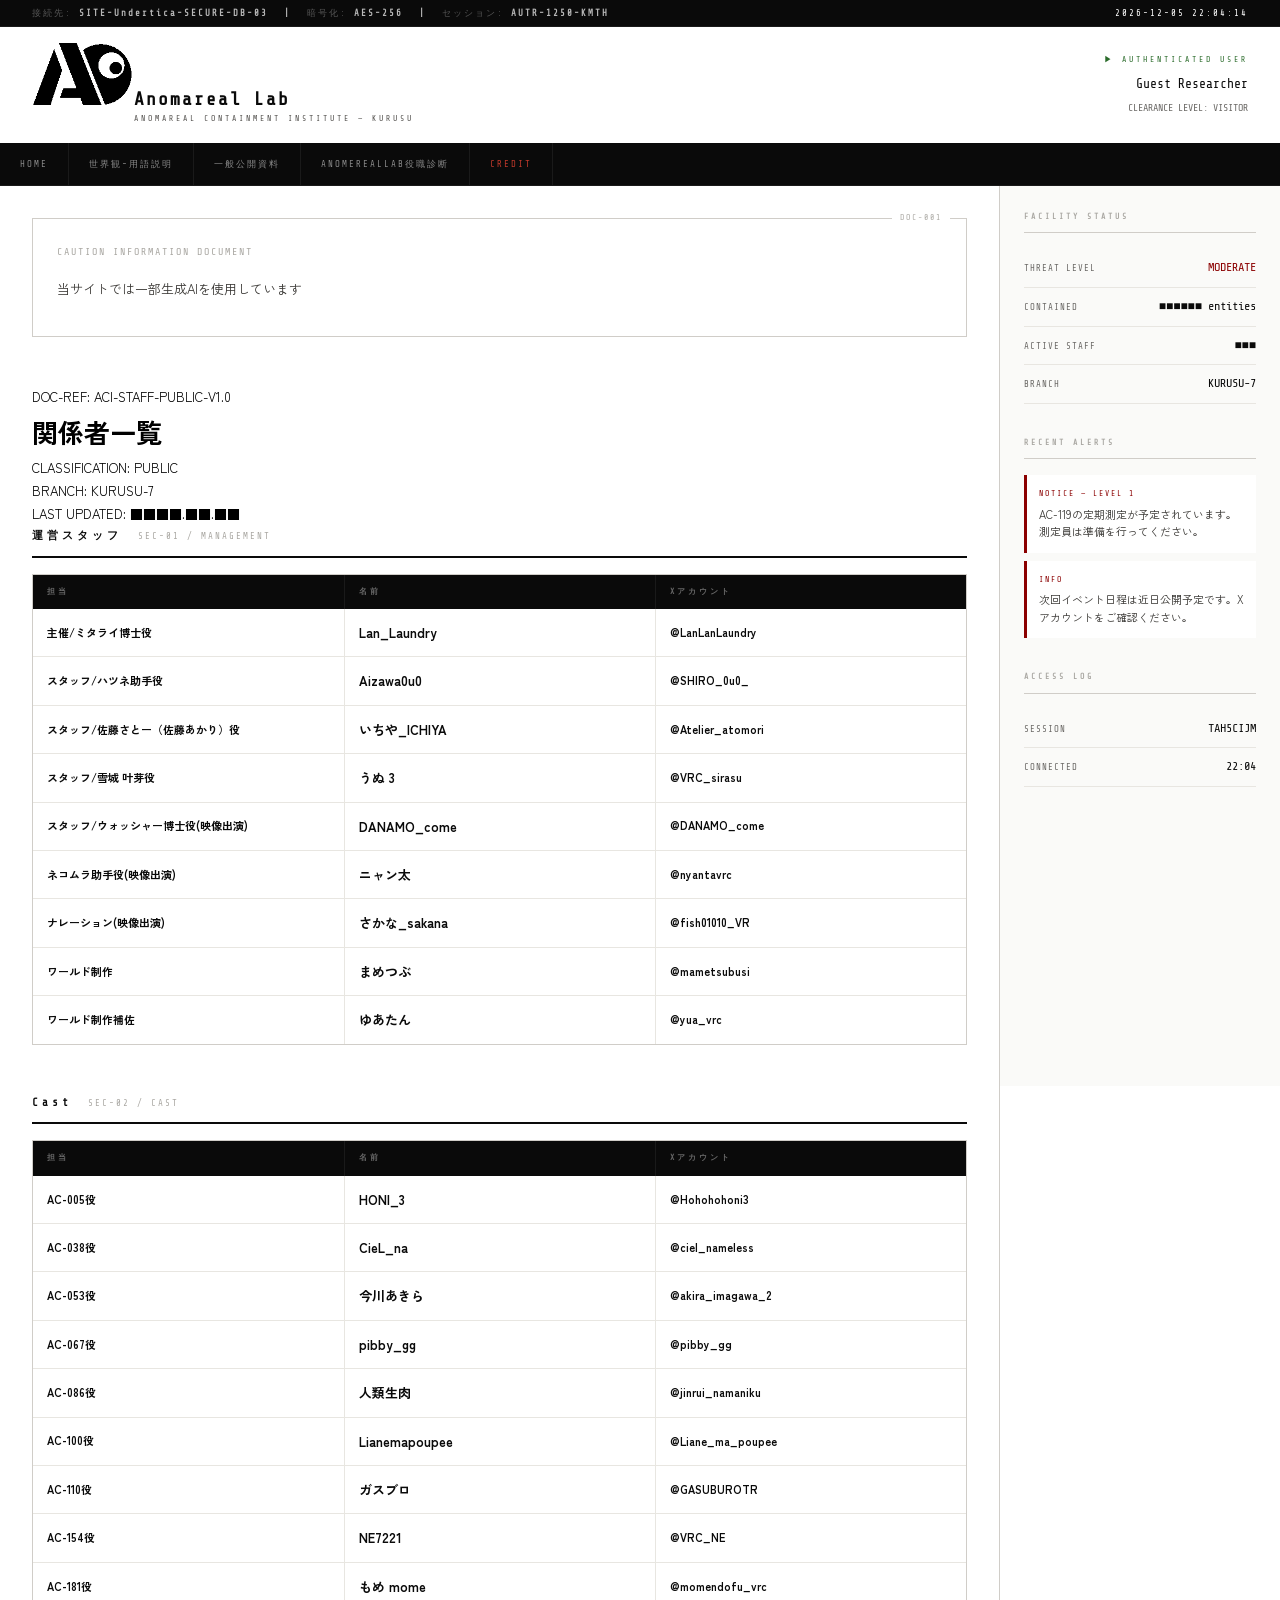
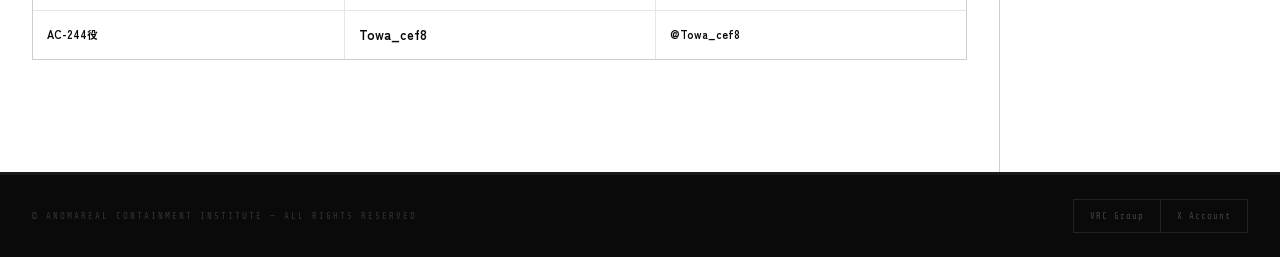
==== commit 37267818: "Add files via upload" ====
--- a/credit.html
+++ b/credit.html
@@ -158,11 +158,11 @@
 <!-- PC NAV -->
 <nav class="headerNav pc">
     <ul class="site-nav">
-        <li><a href="index.html" class="active">Home</a></li>
+        <li><a href="index.html">Home</a></li>
         <li><a href="glossary.html">世界観-用語説明</a></li>
         <li><a href="index.html#anomarealDB">一般公開資料</a></li>
         <li><a href="rolefit.html">AnomerealLab役職診断</a></li>
-        <li><a href="credit.html">Credit</a></li>
+        <li><a href="credit.html" class="active">Credit</a></li>
     </ul>
 </nav>
 
